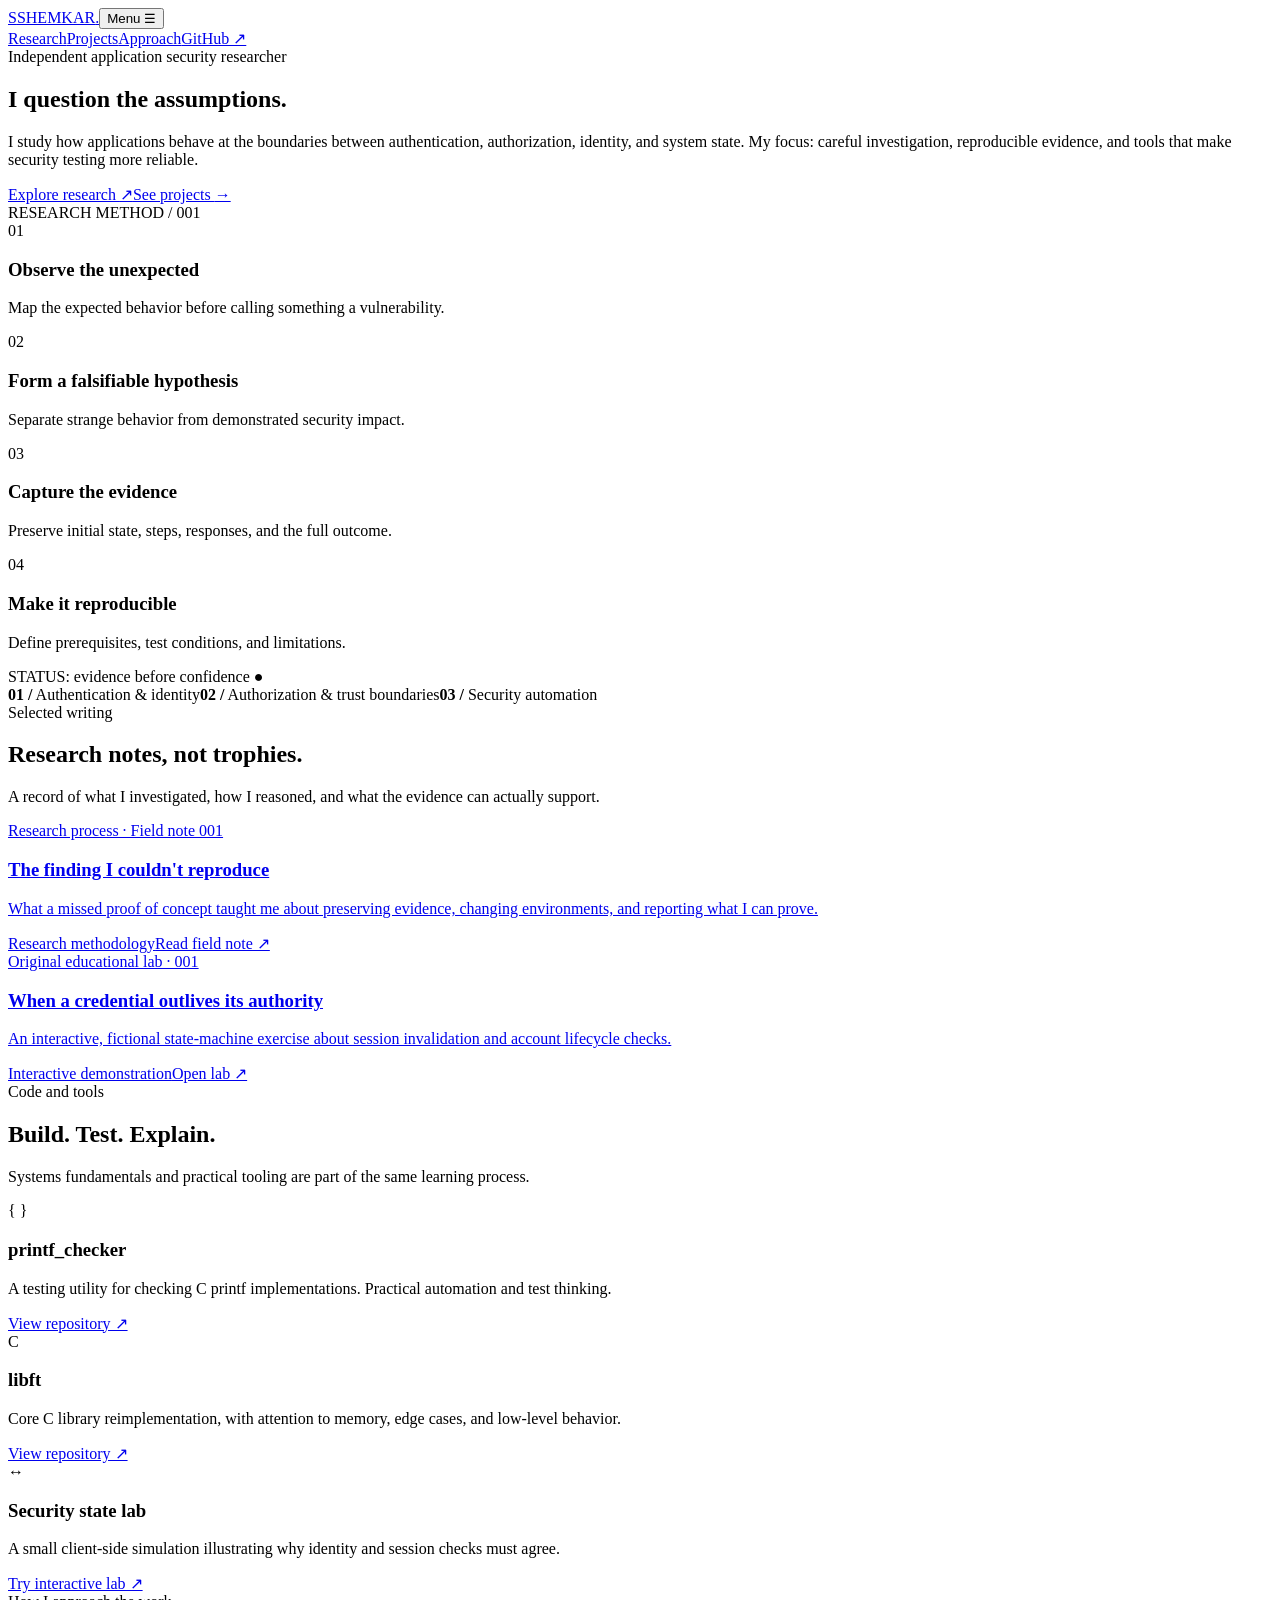
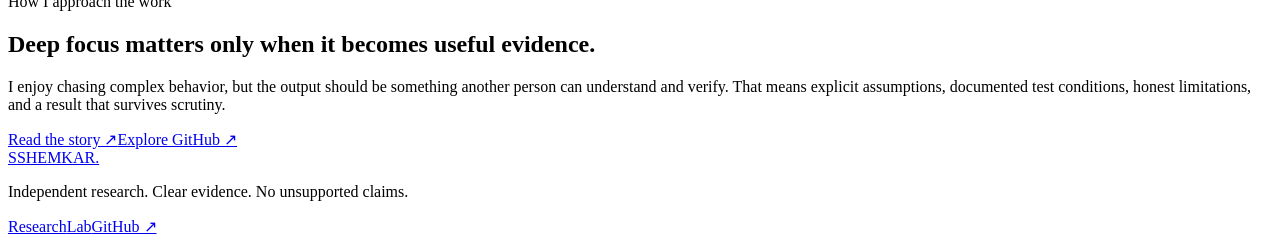
==== index.html @ ed058ab3 "Initialize SHEMKAR portfolio homepage" ====
<!doctype html><html lang="en"><head><meta charset="utf-8"><meta name="viewport" content="width=device-width, initial-scale=1"><meta name="theme-color" content="#0b1015"><meta name="description" content="Shemkar: independent application security research, security automation, and systems programming. Evidence-led investigations into how systems behave."><title>SHEMKAR | Application Security Research</title><link rel="icon" type="image/svg+xml" href="assets/favicon.svg"><link rel="stylesheet" href="assets/style.css"><script defer src="assets/app.js"></script></head><body>
<header class="site-header"><div class="wrap header-inner"><a class="brand" href="index.html" aria-label="Shemkar homepage"><span class="brand-mark">S</span><span>SHEMKAR<span style="color:var(--teal)">.</span></span></a><button class="menu-toggle" aria-label="Toggle navigation" aria-expanded="false" aria-controls="site-nav">Menu ☰</button><nav class="nav" id="site-nav" aria-label="Main navigation"><a href="#research">Research</a><a href="#projects">Projects</a><a href="#approach">Approach</a><a class="nav-cta" href="https://github.com/bossyassine78-ship-it" target="_blank" rel="noopener noreferrer">GitHub ↗</a></nav></div></header>
<main><section class="wrap hero"><div><div class="eyebrow">Independent application security researcher</div><h1>I question the <span>assumptions.</span></h1><p class="lede">I study how applications behave at the boundaries between authentication, authorization, identity, and system state. My focus: careful investigation, reproducible evidence, and tools that make security testing more reliable.</p><div class="actions"><a class="btn btn-primary" href="#research">Explore research <span aria-hidden="true">↗</span></a><a class="btn btn-secondary" href="#projects">See projects <span aria-hidden="true">→</span></a></div></div><div class="signal-card" aria-label="Research method overview"><div class="signal-top"><span>RESEARCH METHOD / 001</span><span class="dot-group" aria-hidden="true"><i></i><i></i><i></i></span></div><div class="signal-step"><div class="step-num">01</div><div><h3>Observe the unexpected</h3><p>Map the expected behavior before calling something a vulnerability.</p></div></div><div class="signal-step"><div class="step-num">02</div><div><h3>Form a falsifiable hypothesis</h3><p>Separate strange behavior from demonstrated security impact.</p></div></div><div class="signal-step"><div class="step-num">03</div><div><h3>Capture the evidence</h3><p>Preserve initial state, steps, responses, and the full outcome.</p></div></div><div class="signal-step"><div class="step-num">04</div><div><h3>Make it reproducible</h3><p>Define prerequisites, test conditions, and limitations.</p></div></div><div class="signal-bottom">STATUS: evidence before confidence <span aria-hidden="true">●</span></div></div></section>
<div class="wrap"><div class="stats"><span><b>01 /</b> Authentication &amp; identity</span><span><b>02 /</b> Authorization &amp; trust boundaries</span><span><b>03 /</b> Security automation</span></div></div>
<section class="wrap section" id="research"><div class="section-head"><div><div class="eyebrow">Selected writing</div><h2>Research notes, not trophies.</h2></div><p class="context">A record of what I investigated, how I reasoned, and what the evidence can actually support.</p></div><div class="grid-2"><a class="card" href="research/evidence-before-confidence.html"><div class="label">Research process · Field note 001</div><h3>The finding I couldn't reproduce</h3><p>What a missed proof of concept taught me about preserving evidence, changing environments, and reporting what I can prove.</p><div class="card-foot"><span>Research methodology</span><span>Read field note ↗</span></div></a><a class="card" href="labs/session-lifecycle.html"><div class="label subtle">Original educational lab · 001</div><h3>When a credential outlives its authority</h3><p>An interactive, fictional state-machine exercise about session invalidation and account lifecycle checks.</p><div class="card-foot"><span>Interactive demonstration</span><span>Open lab ↗</span></div></a></div></section>
<section class="wrap section" id="projects"><div class="section-head"><div><div class="eyebrow">Code and tools</div><h2>Build. Test. Explain.</h2></div><p class="context">Systems fundamentals and practical tooling are part of the same learning process.</p></div><div class="project-grid"><div class="project"><div class="project-icon">{ }</div><h3>printf_checker</h3><p>A testing utility for checking C printf implementations. Practical automation and test thinking.</p><a href="https://github.com/bossyassine78-ship-it/printf_checker" target="_blank" rel="noopener noreferrer">View repository ↗</a></div><div class="project"><div class="project-icon">C</div><h3>libft</h3><p>Core C library reimplementation, with attention to memory, edge cases, and low-level behavior.</p><a href="https://github.com/bossyassine78-ship-it/libft" target="_blank" rel="noopener noreferrer">View repository ↗</a></div><div class="project"><div class="project-icon">↔</div><h3>Security state lab</h3><p>A small client-side simulation illustrating why identity and session checks must agree.</p><a href="labs/session-lifecycle.html">Try interactive lab ↗</a></div></div></section>
<section class="wrap" id="approach"><div class="statement"><div class="eyebrow">How I approach the work</div><h2>Deep focus matters only when it becomes useful evidence.</h2><p>I enjoy chasing complex behavior, but the output should be something another person can understand and verify. That means explicit assumptions, documented test conditions, honest limitations, and a result that survives scrutiny.</p><div class="actions"><a class="btn btn-primary" href="research/evidence-before-confidence.html">Read the story ↗</a><a class="btn btn-secondary" href="https://github.com/bossyassine78-ship-it" target="_blank" rel="noopener noreferrer">Explore GitHub ↗</a></div></div></section></main>
<footer class="wrap footer"><a class="brand" href="index.html"><span class="brand-mark">S</span><span>SHEMKAR.</span></a><p>Independent research. Clear evidence. No unsupported claims.</p><div class="footer-links"><a href="research/evidence-before-confidence.html">Research</a><a href="labs/session-lifecycle.html">Lab</a><a href="https://github.com/bossyassine78-ship-it" target="_blank" rel="noopener noreferrer">GitHub ↗</a></div></footer></body></html>
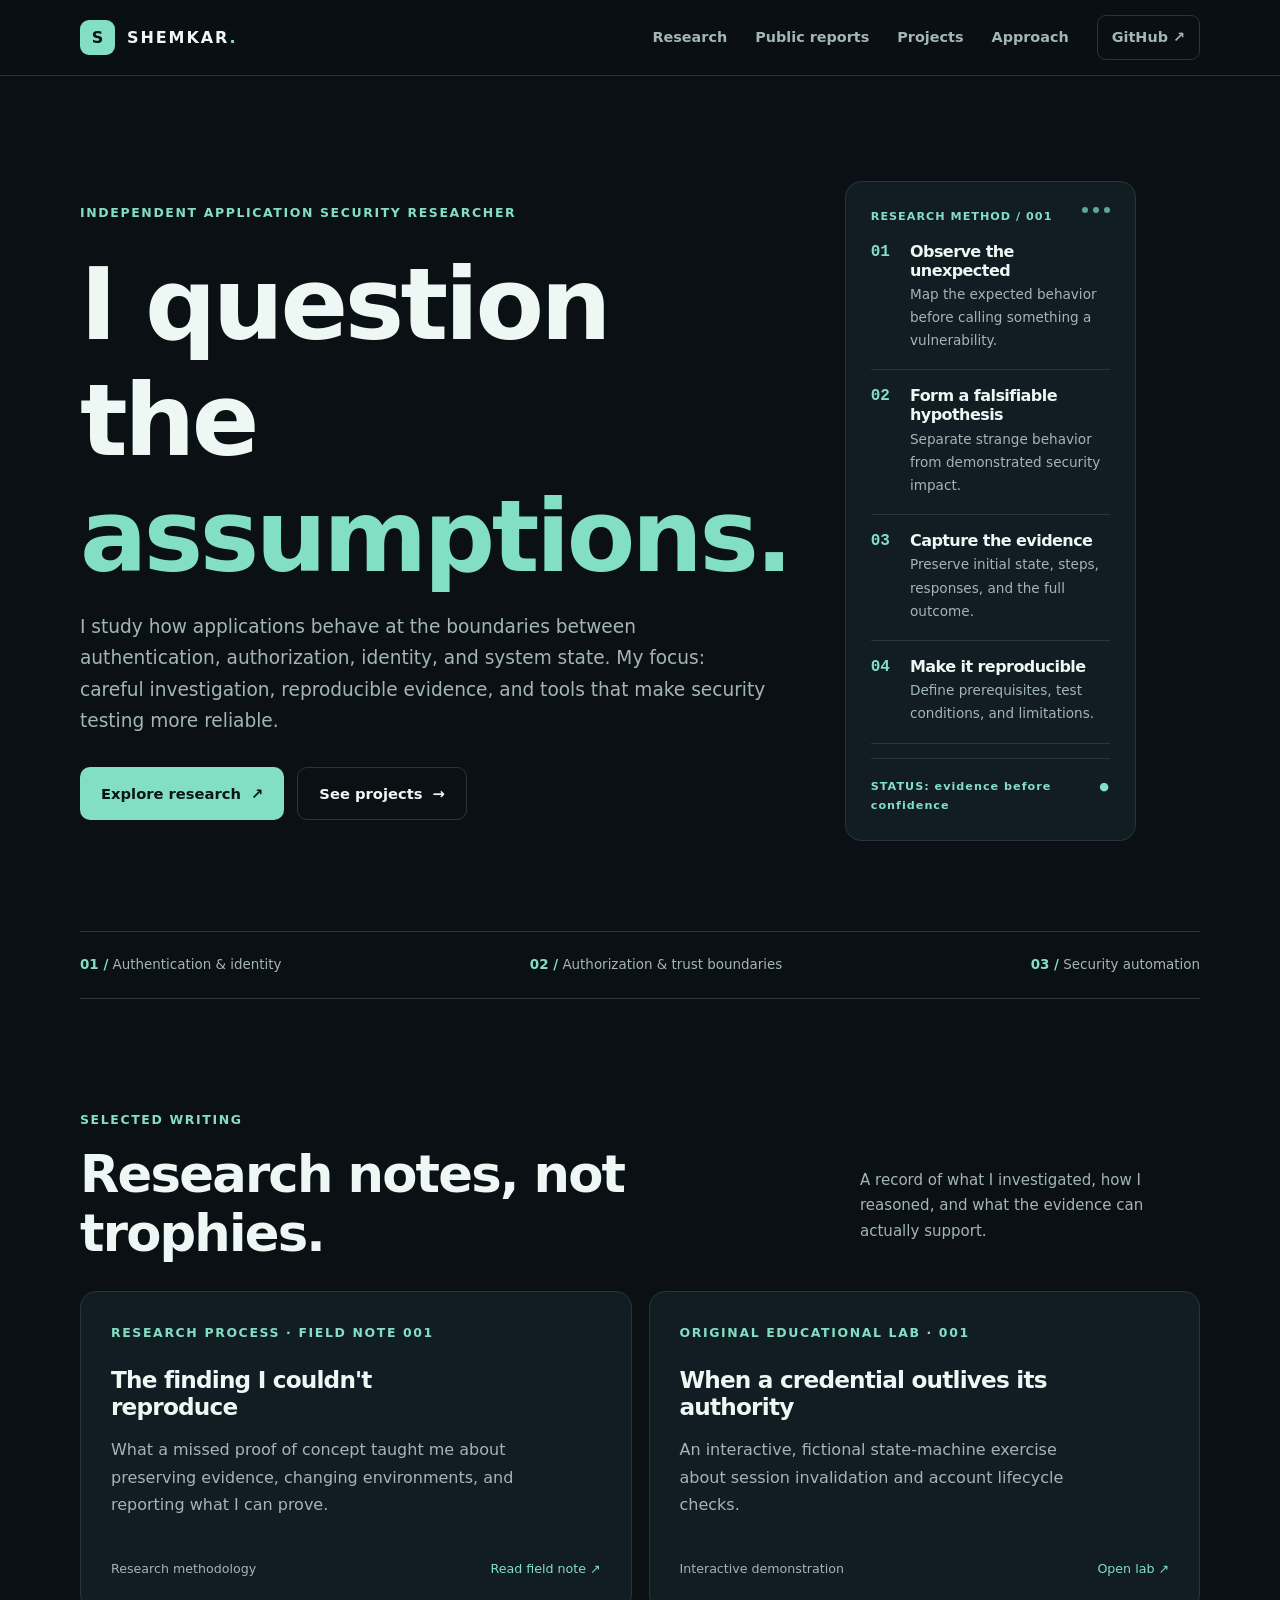
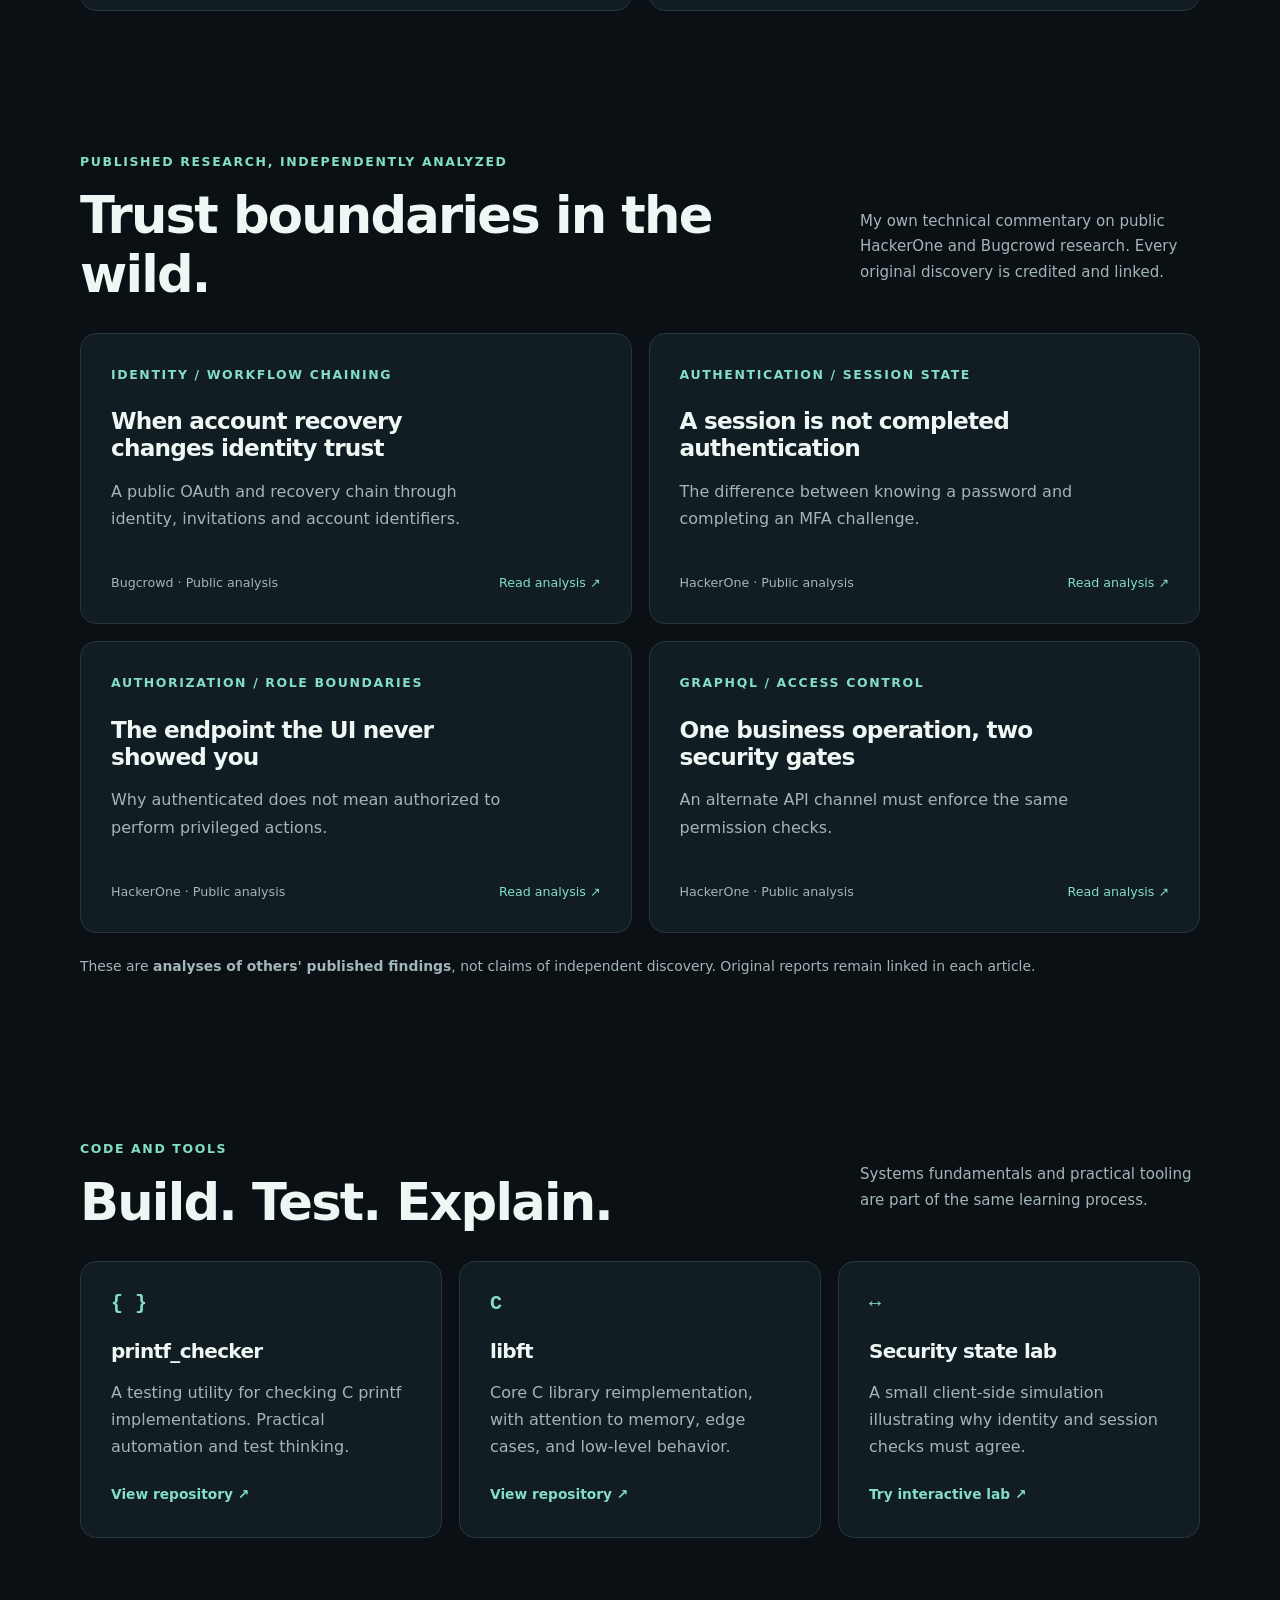
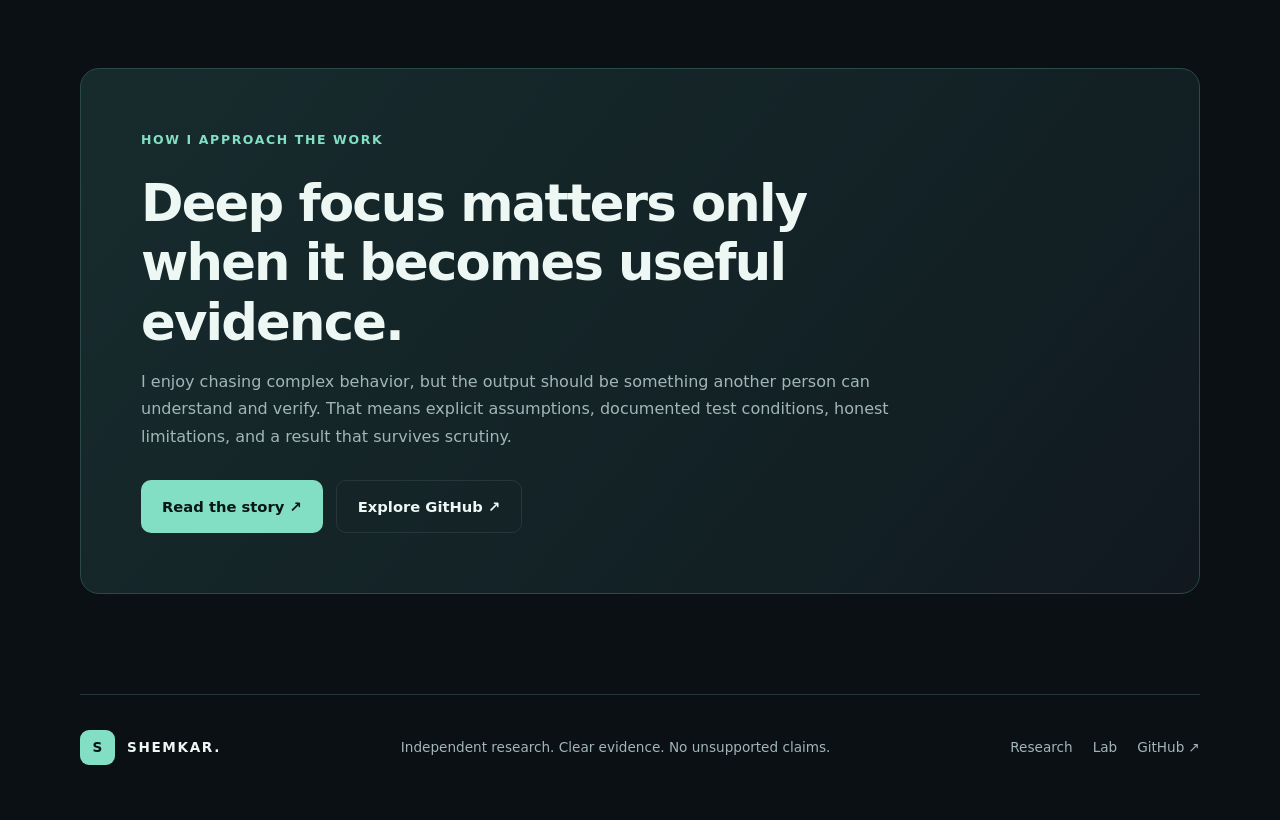
==== commit a9f1ed91: "Feature public security research analyses and improve homepage metadata" ====
--- a/index.html
+++ b/index.html
@@ -1,8 +1,8 @@
-<!doctype html><html lang="en"><head><meta charset="utf-8"><meta name="viewport" content="width=device-width, initial-scale=1"><meta name="theme-color" content="#0b1015"><meta name="description" content="Shemkar: independent application security research, security automation, and systems programming. Evidence-led investigations into how systems behave."><title>SHEMKAR | Application Security Research</title><link rel="icon" type="image/svg+xml" href="assets/favicon.svg"><link rel="stylesheet" href="assets/style.css"><script defer src="assets/app.js"></script></head><body>
-<header class="site-header"><div class="wrap header-inner"><a class="brand" href="index.html" aria-label="Shemkar homepage"><span class="brand-mark">S</span><span>SHEMKAR<span style="color:var(--teal)">.</span></span></a><button class="menu-toggle" aria-label="Toggle navigation" aria-expanded="false" aria-controls="site-nav">Menu ☰</button><nav class="nav" id="site-nav" aria-label="Main navigation"><a href="#research">Research</a><a href="#projects">Projects</a><a href="#approach">Approach</a><a class="nav-cta" href="https://github.com/bossyassine78-ship-it" target="_blank" rel="noopener noreferrer">GitHub ↗</a></nav></div></header>
+<!doctype html><html lang="en"><head><meta charset="utf-8"><meta name="viewport" content="width=device-width, initial-scale=1"><meta name="theme-color" content="#0b1015"><meta property="og:title" content="SHEMKAR | Application Security Research"><meta property="og:type" content="website"><meta property="og:description" content="Research on authentication, authorization, state transitions and security automation."><link rel="canonical" href="https://bossyassine78-ship-it.github.io/"><meta name="description" content="Shemkar: independent application security research, security automation, and systems programming. Evidence-led investigations into how systems behave."><title>SHEMKAR | Application Security Research</title><link rel="icon" type="image/svg+xml" href="assets/favicon.svg"><link rel="stylesheet" href="assets/style.css"><script defer src="assets/app.js"></script></head><body>
+<header class="site-header"><div class="wrap header-inner"><a class="brand" href="index.html" aria-label="Shemkar homepage"><span class="brand-mark">S</span><span>SHEMKAR<span style="color:var(--teal)">.</span></span></a><button class="menu-toggle" aria-label="Toggle navigation" aria-expanded="false" aria-controls="site-nav">Menu ☰</button><nav class="nav" id="site-nav" aria-label="Main navigation"><a href="#research">Research</a><a href="#public-research">Public reports</a><a href="#projects">Projects</a><a href="#approach">Approach</a><a class="nav-cta" href="https://github.com/bossyassine78-ship-it" target="_blank" rel="noopener noreferrer">GitHub ↗</a></nav></div></header>
 <main><section class="wrap hero"><div><div class="eyebrow">Independent application security researcher</div><h1>I question the <span>assumptions.</span></h1><p class="lede">I study how applications behave at the boundaries between authentication, authorization, identity, and system state. My focus: careful investigation, reproducible evidence, and tools that make security testing more reliable.</p><div class="actions"><a class="btn btn-primary" href="#research">Explore research <span aria-hidden="true">↗</span></a><a class="btn btn-secondary" href="#projects">See projects <span aria-hidden="true">→</span></a></div></div><div class="signal-card" aria-label="Research method overview"><div class="signal-top"><span>RESEARCH METHOD / 001</span><span class="dot-group" aria-hidden="true"><i></i><i></i><i></i></span></div><div class="signal-step"><div class="step-num">01</div><div><h3>Observe the unexpected</h3><p>Map the expected behavior before calling something a vulnerability.</p></div></div><div class="signal-step"><div class="step-num">02</div><div><h3>Form a falsifiable hypothesis</h3><p>Separate strange behavior from demonstrated security impact.</p></div></div><div class="signal-step"><div class="step-num">03</div><div><h3>Capture the evidence</h3><p>Preserve initial state, steps, responses, and the full outcome.</p></div></div><div class="signal-step"><div class="step-num">04</div><div><h3>Make it reproducible</h3><p>Define prerequisites, test conditions, and limitations.</p></div></div><div class="signal-bottom">STATUS: evidence before confidence <span aria-hidden="true">●</span></div></div></section>
 <div class="wrap"><div class="stats"><span><b>01 /</b> Authentication &amp; identity</span><span><b>02 /</b> Authorization &amp; trust boundaries</span><span><b>03 /</b> Security automation</span></div></div>
 <section class="wrap section" id="research"><div class="section-head"><div><div class="eyebrow">Selected writing</div><h2>Research notes, not trophies.</h2></div><p class="context">A record of what I investigated, how I reasoned, and what the evidence can actually support.</p></div><div class="grid-2"><a class="card" href="research/evidence-before-confidence.html"><div class="label">Research process · Field note 001</div><h3>The finding I couldn't reproduce</h3><p>What a missed proof of concept taught me about preserving evidence, changing environments, and reporting what I can prove.</p><div class="card-foot"><span>Research methodology</span><span>Read field note ↗</span></div></a><a class="card" href="labs/session-lifecycle.html"><div class="label subtle">Original educational lab · 001</div><h3>When a credential outlives its authority</h3><p>An interactive, fictional state-machine exercise about session invalidation and account lifecycle checks.</p><div class="card-foot"><span>Interactive demonstration</span><span>Open lab ↗</span></div></a></div></section>
-<section class="wrap section" id="projects"><div class="section-head"><div><div class="eyebrow">Code and tools</div><h2>Build. Test. Explain.</h2></div><p class="context">Systems fundamentals and practical tooling are part of the same learning process.</p></div><div class="project-grid"><div class="project"><div class="project-icon">{ }</div><h3>printf_checker</h3><p>A testing utility for checking C printf implementations. Practical automation and test thinking.</p><a href="https://github.com/bossyassine78-ship-it/printf_checker" target="_blank" rel="noopener noreferrer">View repository ↗</a></div><div class="project"><div class="project-icon">C</div><h3>libft</h3><p>Core C library reimplementation, with attention to memory, edge cases, and low-level behavior.</p><a href="https://github.com/bossyassine78-ship-it/libft" target="_blank" rel="noopener noreferrer">View repository ↗</a></div><div class="project"><div class="project-icon">↔</div><h3>Security state lab</h3><p>A small client-side simulation illustrating why identity and session checks must agree.</p><a href="labs/session-lifecycle.html">Try interactive lab ↗</a></div></div></section>
+<section class="wrap section" id="public-research"><div class="section-head"><div><div class="eyebrow">Published research, independently analyzed</div><h2>Trust boundaries in the wild.</h2></div><p class="context">My own technical commentary on public HackerOne and Bugcrowd research. Every original discovery is credited and linked.</p></div><div class="grid-2"><a class="card" href="research/oauth-recovery-chain.html"><div class="label">Identity / workflow chaining</div><h3>When account recovery changes identity trust</h3><p>A public OAuth and recovery chain through identity, invitations and account identifiers.</p><div class="card-foot"><span>Bugcrowd · Public analysis</span><span>Read analysis ↗</span></div></a><a class="card" href="research/mfa-state-boundary.html"><div class="label">Authentication / session state</div><h3>A session is not completed authentication</h3><p>The difference between knowing a password and completing an MFA challenge.</p><div class="card-foot"><span>HackerOne · Public analysis</span><span>Read analysis ↗</span></div></a><a class="card" href="research/function-level-authorization.html"><div class="label">Authorization / role boundaries</div><h3>The endpoint the UI never showed you</h3><p>Why authenticated does not mean authorized to perform privileged actions.</p><div class="card-foot"><span>HackerOne · Public analysis</span><span>Read analysis ↗</span></div></a><a class="card" href="research/graphql-alt-entrypoint.html"><div class="label">GraphQL / access control</div><h3>One business operation, two security gates</h3><p>An alternate API channel must enforce the same permission checks.</p><div class="card-foot"><span>HackerOne · Public analysis</span><span>Read analysis ↗</span></div></a></div><p style="margin-top:22px;font-size:.87rem">These are <strong>analyses of others' published findings</strong>, not claims of independent discovery. Original reports remain linked in each article.</p></section><section class="wrap section" id="projects"><div class="section-head"><div><div class="eyebrow">Code and tools</div><h2>Build. Test. Explain.</h2></div><p class="context">Systems fundamentals and practical tooling are part of the same learning process.</p></div><div class="project-grid"><div class="project"><div class="project-icon">{ }</div><h3>printf_checker</h3><p>A testing utility for checking C printf implementations. Practical automation and test thinking.</p><a href="https://github.com/bossyassine78-ship-it/printf_checker" target="_blank" rel="noopener noreferrer">View repository ↗</a></div><div class="project"><div class="project-icon">C</div><h3>libft</h3><p>Core C library reimplementation, with attention to memory, edge cases, and low-level behavior.</p><a href="https://github.com/bossyassine78-ship-it/libft" target="_blank" rel="noopener noreferrer">View repository ↗</a></div><div class="project"><div class="project-icon">↔</div><h3>Security state lab</h3><p>A small client-side simulation illustrating why identity and session checks must agree.</p><a href="labs/session-lifecycle.html">Try interactive lab ↗</a></div></div></section>
 <section class="wrap" id="approach"><div class="statement"><div class="eyebrow">How I approach the work</div><h2>Deep focus matters only when it becomes useful evidence.</h2><p>I enjoy chasing complex behavior, but the output should be something another person can understand and verify. That means explicit assumptions, documented test conditions, honest limitations, and a result that survives scrutiny.</p><div class="actions"><a class="btn btn-primary" href="research/evidence-before-confidence.html">Read the story ↗</a><a class="btn btn-secondary" href="https://github.com/bossyassine78-ship-it" target="_blank" rel="noopener noreferrer">Explore GitHub ↗</a></div></div></section></main>
 <footer class="wrap footer"><a class="brand" href="index.html"><span class="brand-mark">S</span><span>SHEMKAR.</span></a><p>Independent research. Clear evidence. No unsupported claims.</p><div class="footer-links"><a href="research/evidence-before-confidence.html">Research</a><a href="labs/session-lifecycle.html">Lab</a><a href="https://github.com/bossyassine78-ship-it" target="_blank" rel="noopener noreferrer">GitHub ↗</a></div></footer></body></html>
--- a/assets/style.css
+++ b/assets/style.css
@@ -0,0 +1 @@
+:root{--bg:#0b1015;--surface:#111c23;--line:#27363d;--text:#edf7f4;--muted:#a2b6b8;--teal:#83dfc3;--font:system-ui,-apple-system,BlinkMacSystemFont,"Segoe UI",sans-serif}*{box-sizing:border-box}html{scroll-behavior:smooth}body{margin:0;background:var(--bg);color:var(--text);font-family:var(--font);line-height:1.7}a{color:inherit;text-decoration:none}a:hover{color:var(--teal)}button{font:inherit;cursor:pointer}p{margin:0 0 1.2rem;color:var(--muted)}h1,h2,h3{line-height:1.16;letter-spacing:-.035em;margin:0 0 1rem}h1{font-size:clamp(3.2rem,7.8vw,6.6rem);max-width:930px}h1 span{color:var(--teal)}h2{font-size:clamp(2.1rem,4vw,3.4rem)}h3{font-size:1.45rem}::selection{background:#287c70;color:white}.wrap{width:min(1120px,calc(100% - 40px));margin:auto}.site-header{border-bottom:1px solid var(--line);background:rgba(11,16,21,.95);position:sticky;top:0;z-index:10;backdrop-filter:blur(15px)}.header-inner{min-height:75px;display:flex;align-items:center;justify-content:space-between;gap:22px}.brand{display:flex;align-items:center;gap:12px;font-weight:800;letter-spacing:.12em}.brand-mark{background:var(--teal);color:#0a1413;width:35px;height:35px;border-radius:9px;display:grid;place-items:center;font-weight:900;letter-spacing:0}.nav{display:flex;align-items:center;gap:28px;font-size:.9rem;font-weight:600;color:var(--muted)}.nav-cta{border:1px solid var(--line);border-radius:9px;padding:9px 14px}.menu-toggle{display:none;background:transparent;color:var(--text);border:1px solid var(--line);border-radius:8px;padding:8px}.hero{padding:105px 0 90px;display:grid;grid-template-columns:1.18fr .82fr;gap:55px;align-items:center}.eyebrow,.label{color:var(--teal);font-size:.78rem;letter-spacing:.13em;text-transform:uppercase;font-weight:800;margin:0 0 24px}.lede{font-size:1.16rem;max-width:690px}.actions{display:flex;gap:13px;flex-wrap:wrap;margin-top:30px}.btn{padding:13px 21px;border-radius:10px;font-weight:750;font-size:.92rem;display:inline-flex;align-items:center;gap:10px}.btn-primary{background:var(--teal);color:#0a1515}.btn-primary:hover{background:#b3f5df;color:#091413}.btn-secondary{border:1px solid var(--line);color:var(--text)}.signal-card,.card,.project,.aside-box,.lab{background:var(--surface);border:1px solid var(--line);border-radius:16px}.signal-card{padding:25px}.signal-top,.signal-bottom{display:flex;justify-content:space-between;gap:10px;color:var(--teal);font-size:.7rem;font-weight:800;letter-spacing:.09em}.signal-bottom{border-top:1px solid var(--line);padding-top:18px;margin-top:14px}.signal-step{display:flex;gap:20px;padding:17px 0;border-bottom:1px solid var(--line)}.signal-step:last-of-type{border-bottom:0}.step-num{color:var(--teal);font:700 1rem monospace}.signal-step h3{font-size:1rem;margin:0 0 3px}.signal-step p{font-size:.85rem;margin:0}.dot-group{display:flex;gap:5px}.dot-group i{background:var(--teal);width:6px;height:6px;border-radius:100%;opacity:.7}.stats{display:flex;gap:25px;justify-content:space-between;flex-wrap:wrap;padding:22px 0;border-top:1px solid var(--line);border-bottom:1px solid var(--line);color:var(--muted);font-size:.84rem}.stats b{color:var(--teal)}.section{padding:110px 0 30px}.section-head{display:flex;align-items:end;justify-content:space-between;gap:35px;margin-bottom:28px}.section-head .eyebrow{margin-bottom:14px}.section-head h2{margin-bottom:0}.context{max-width:340px;font-size:.94rem}.grid-2{display:grid;grid-template-columns:repeat(2,1fr);gap:17px}.card,.project{padding:30px;transition:border-color .2s,transform .2s}.card:hover,.project:hover{border-color:#528a82;transform:translateY(-3px)}.card .label{margin-bottom:23px}.card h3{max-width:390px}.card p{max-width:410px}.card-foot{margin-top:40px;display:flex;justify-content:space-between;gap:10px;font-size:.79rem;color:var(--teal)}.card-foot span:first-child{color:var(--muted)}.project-grid{display:grid;grid-template-columns:repeat(3,1fr);gap:17px}.project-icon{font:700 1.25rem monospace;color:var(--teal);height:48px}.project h3{font-size:1.25rem}.project a{font-weight:700;font-size:.86rem;color:var(--teal)}.statement{background:linear-gradient(130deg,#172b2d,#122024 70%,#111820);padding:60px;border:1px solid #294a46;border-radius:19px;margin:100px 0}.statement h2{max-width:720px}.statement p{max-width:750px}.footer{margin-top:75px;border-top:1px solid var(--line);padding:35px 0 55px;display:flex;align-items:center;gap:25px;justify-content:space-between;flex-wrap:wrap;font-size:.85rem}.footer p{margin:0}.footer-links{display:flex;gap:20px;color:var(--muted)}.article-layout{display:grid;grid-template-columns:minmax(0,1fr) 270px;gap:55px;padding-top:85px}.article h1{font-size:clamp(2.7rem,5.5vw,4.7rem);max-width:850px}.article-lead{font-size:1.28rem;color:#cfdfd9}.article-meta{display:flex;gap:15px;flex-wrap:wrap;color:var(--teal);font-size:.83rem;border-block:1px solid var(--line);padding:14px 0;margin:30px 0 52px}.article h2{font-size:1.85rem;margin:45px 0 15px}.article h3{font-size:1.2rem}.article ul{padding-left:23px;color:var(--muted)}.article li{margin:12px 0}.article strong{color:var(--text)}.article blockquote{border-left:3px solid var(--teal);margin:30px 0;padding:12px 24px;background:var(--surface);font-size:1.24rem}.aside-box{padding:23px}.sticky{position:sticky;top:110px}.aside-box h3{font-size:1rem}.aside-box ul{padding-left:19px;line-height:2.3;font-size:.86rem;color:var(--muted)}.note{padding:20px 23px;margin:25px 0;border:1px solid var(--line);border-left:3px solid var(--teal);background:var(--surface);border-radius:10px;color:var(--muted)}.lab{padding:23px;margin:28px 0}.lab .eyebrow{margin-bottom:12px}.lab-controls{display:flex;flex-wrap:wrap;gap:10px}.lab-controls button{padding:11px 15px;border:1px solid #396257;border-radius:8px;background:#1e3838;color:var(--text);font-size:.84rem}.lab-controls button:hover{background:#2a5754}.lab-row{display:grid;grid-template-columns:1fr 1fr;gap:13px;margin-top:18px}.lab-pane{border:1px solid var(--line);background:#0e171b;border-radius:10px;padding:17px}.lab-pane h3{font-size:1.05rem}.lab-kicker{font-size:.75rem;color:var(--teal);text-transform:uppercase;letter-spacing:.08em;margin-bottom:9px}.lab-pane p{font-size:.83rem}.lab-status{border-radius:8px;background:#22453b;color:#a5edd2;padding:12px;font:700 .8rem monospace}.lab-status.bad{background:#522c35;color:#ffb9bd}.code{background:#0b171c;border:1px solid var(--line);padding:20px;border-radius:9px;font:.85rem/1.9 monospace;overflow:auto;color:var(--teal)}@media(max-width:850px){.hero,.article-layout{grid-template-columns:1fr}.hero{padding:70px 0 45px}.section{padding:65px 0 15px}.statement{margin:65px 0;padding:30px}.section-head{display:block}.context{margin-top:10px}.project-grid{grid-template-columns:1fr 1fr}.aside{display:none}}@media(max-width:620px){.wrap{width:min(100% - 28px,1120px)}.menu-toggle{display:block}.nav{display:none;position:absolute;top:75px;left:0;right:0;padding:20px;background:var(--bg);border-bottom:1px solid var(--line);flex-direction:column;align-items:stretch}.nav.open{display:flex}.stats{display:block}.stats span{display:block;margin:8px 0}.grid-2,.project-grid,.lab-row{grid-template-columns:1fr}.signal-card{padding:20px}.card,.project{padding:23px}.section-head h2{font-size:2rem}.footer{align-items:flex-start;flex-direction:column}.article-layout{padding-top:45px}.article h2{font-size:1.6rem}}
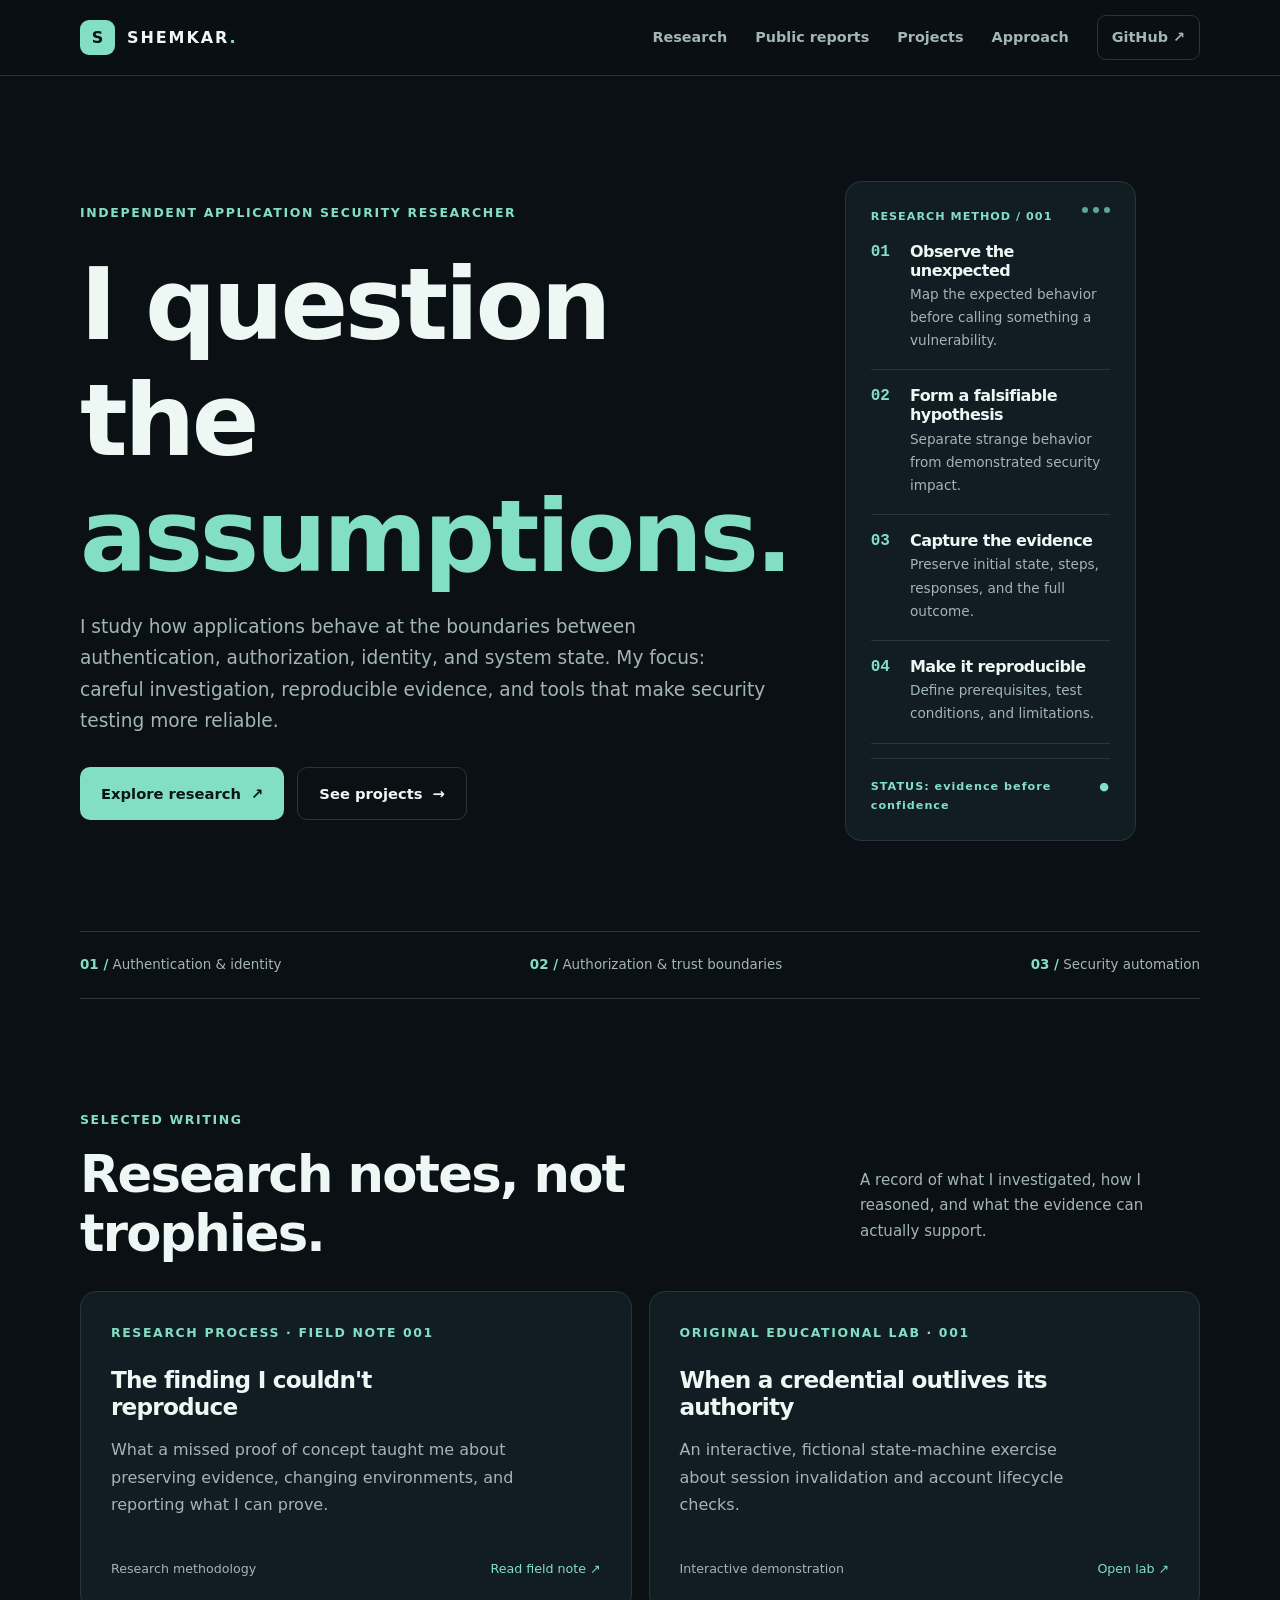
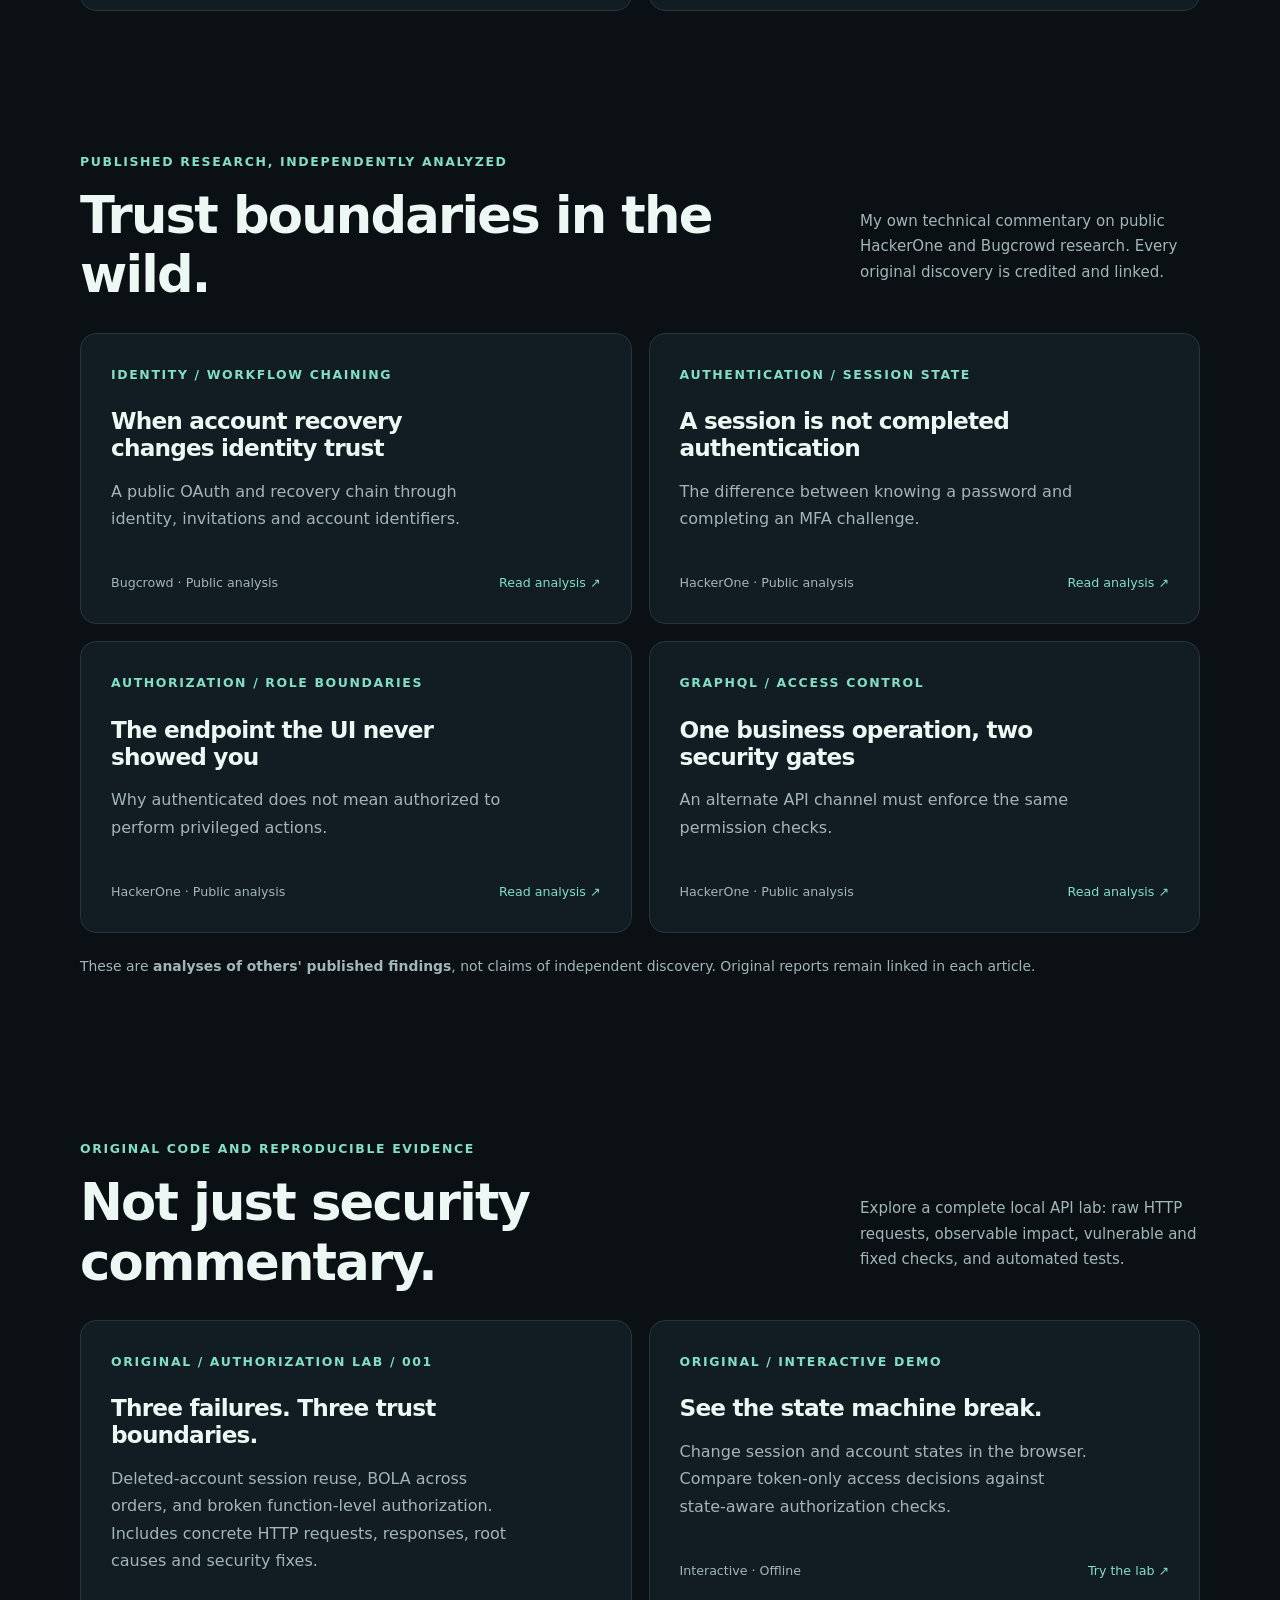
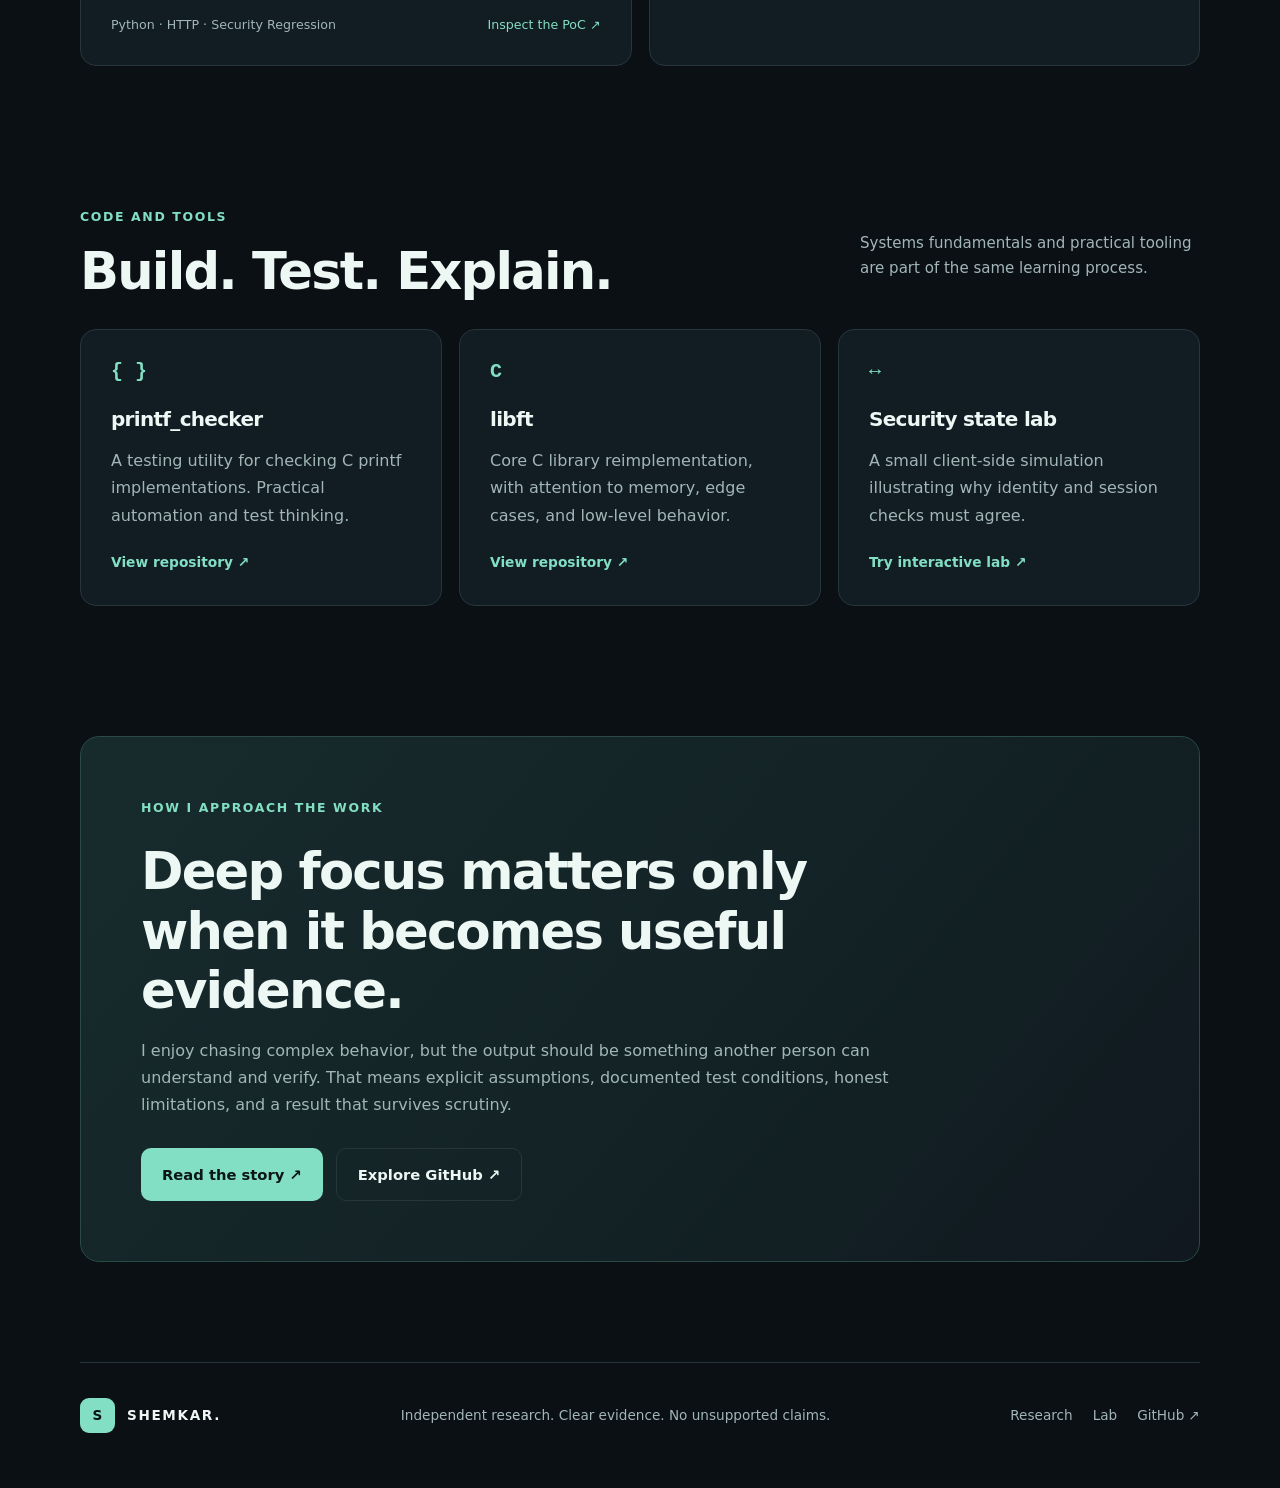
==== commit c676eb2a: "Feature original technical proof-of-concept labs on private draft homepage" ====
--- a/index.html
+++ b/index.html
@@ -3,6 +3,6 @@
 <main><section class="wrap hero"><div><div class="eyebrow">Independent application security researcher</div><h1>I question the <span>assumptions.</span></h1><p class="lede">I study how applications behave at the boundaries between authentication, authorization, identity, and system state. My focus: careful investigation, reproducible evidence, and tools that make security testing more reliable.</p><div class="actions"><a class="btn btn-primary" href="#research">Explore research <span aria-hidden="true">↗</span></a><a class="btn btn-secondary" href="#projects">See projects <span aria-hidden="true">→</span></a></div></div><div class="signal-card" aria-label="Research method overview"><div class="signal-top"><span>RESEARCH METHOD / 001</span><span class="dot-group" aria-hidden="true"><i></i><i></i><i></i></span></div><div class="signal-step"><div class="step-num">01</div><div><h3>Observe the unexpected</h3><p>Map the expected behavior before calling something a vulnerability.</p></div></div><div class="signal-step"><div class="step-num">02</div><div><h3>Form a falsifiable hypothesis</h3><p>Separate strange behavior from demonstrated security impact.</p></div></div><div class="signal-step"><div class="step-num">03</div><div><h3>Capture the evidence</h3><p>Preserve initial state, steps, responses, and the full outcome.</p></div></div><div class="signal-step"><div class="step-num">04</div><div><h3>Make it reproducible</h3><p>Define prerequisites, test conditions, and limitations.</p></div></div><div class="signal-bottom">STATUS: evidence before confidence <span aria-hidden="true">●</span></div></div></section>
 <div class="wrap"><div class="stats"><span><b>01 /</b> Authentication &amp; identity</span><span><b>02 /</b> Authorization &amp; trust boundaries</span><span><b>03 /</b> Security automation</span></div></div>
 <section class="wrap section" id="research"><div class="section-head"><div><div class="eyebrow">Selected writing</div><h2>Research notes, not trophies.</h2></div><p class="context">A record of what I investigated, how I reasoned, and what the evidence can actually support.</p></div><div class="grid-2"><a class="card" href="research/evidence-before-confidence.html"><div class="label">Research process · Field note 001</div><h3>The finding I couldn't reproduce</h3><p>What a missed proof of concept taught me about preserving evidence, changing environments, and reporting what I can prove.</p><div class="card-foot"><span>Research methodology</span><span>Read field note ↗</span></div></a><a class="card" href="labs/session-lifecycle.html"><div class="label subtle">Original educational lab · 001</div><h3>When a credential outlives its authority</h3><p>An interactive, fictional state-machine exercise about session invalidation and account lifecycle checks.</p><div class="card-foot"><span>Interactive demonstration</span><span>Open lab ↗</span></div></a></div></section>
-<section class="wrap section" id="public-research"><div class="section-head"><div><div class="eyebrow">Published research, independently analyzed</div><h2>Trust boundaries in the wild.</h2></div><p class="context">My own technical commentary on public HackerOne and Bugcrowd research. Every original discovery is credited and linked.</p></div><div class="grid-2"><a class="card" href="research/oauth-recovery-chain.html"><div class="label">Identity / workflow chaining</div><h3>When account recovery changes identity trust</h3><p>A public OAuth and recovery chain through identity, invitations and account identifiers.</p><div class="card-foot"><span>Bugcrowd · Public analysis</span><span>Read analysis ↗</span></div></a><a class="card" href="research/mfa-state-boundary.html"><div class="label">Authentication / session state</div><h3>A session is not completed authentication</h3><p>The difference between knowing a password and completing an MFA challenge.</p><div class="card-foot"><span>HackerOne · Public analysis</span><span>Read analysis ↗</span></div></a><a class="card" href="research/function-level-authorization.html"><div class="label">Authorization / role boundaries</div><h3>The endpoint the UI never showed you</h3><p>Why authenticated does not mean authorized to perform privileged actions.</p><div class="card-foot"><span>HackerOne · Public analysis</span><span>Read analysis ↗</span></div></a><a class="card" href="research/graphql-alt-entrypoint.html"><div class="label">GraphQL / access control</div><h3>One business operation, two security gates</h3><p>An alternate API channel must enforce the same permission checks.</p><div class="card-foot"><span>HackerOne · Public analysis</span><span>Read analysis ↗</span></div></a></div><p style="margin-top:22px;font-size:.87rem">These are <strong>analyses of others' published findings</strong>, not claims of independent discovery. Original reports remain linked in each article.</p></section><section class="wrap section" id="projects"><div class="section-head"><div><div class="eyebrow">Code and tools</div><h2>Build. Test. Explain.</h2></div><p class="context">Systems fundamentals and practical tooling are part of the same learning process.</p></div><div class="project-grid"><div class="project"><div class="project-icon">{ }</div><h3>printf_checker</h3><p>A testing utility for checking C printf implementations. Practical automation and test thinking.</p><a href="https://github.com/bossyassine78-ship-it/printf_checker" target="_blank" rel="noopener noreferrer">View repository ↗</a></div><div class="project"><div class="project-icon">C</div><h3>libft</h3><p>Core C library reimplementation, with attention to memory, edge cases, and low-level behavior.</p><a href="https://github.com/bossyassine78-ship-it/libft" target="_blank" rel="noopener noreferrer">View repository ↗</a></div><div class="project"><div class="project-icon">↔</div><h3>Security state lab</h3><p>A small client-side simulation illustrating why identity and session checks must agree.</p><a href="labs/session-lifecycle.html">Try interactive lab ↗</a></div></div></section>
+<section class="wrap section" id="public-research"><div class="section-head"><div><div class="eyebrow">Published research, independently analyzed</div><h2>Trust boundaries in the wild.</h2></div><p class="context">My own technical commentary on public HackerOne and Bugcrowd research. Every original discovery is credited and linked.</p></div><div class="grid-2"><a class="card" href="research/oauth-recovery-chain.html"><div class="label">Identity / workflow chaining</div><h3>When account recovery changes identity trust</h3><p>A public OAuth and recovery chain through identity, invitations and account identifiers.</p><div class="card-foot"><span>Bugcrowd · Public analysis</span><span>Read analysis ↗</span></div></a><a class="card" href="research/mfa-state-boundary.html"><div class="label">Authentication / session state</div><h3>A session is not completed authentication</h3><p>The difference between knowing a password and completing an MFA challenge.</p><div class="card-foot"><span>HackerOne · Public analysis</span><span>Read analysis ↗</span></div></a><a class="card" href="research/function-level-authorization.html"><div class="label">Authorization / role boundaries</div><h3>The endpoint the UI never showed you</h3><p>Why authenticated does not mean authorized to perform privileged actions.</p><div class="card-foot"><span>HackerOne · Public analysis</span><span>Read analysis ↗</span></div></a><a class="card" href="research/graphql-alt-entrypoint.html"><div class="label">GraphQL / access control</div><h3>One business operation, two security gates</h3><p>An alternate API channel must enforce the same permission checks.</p><div class="card-foot"><span>HackerOne · Public analysis</span><span>Read analysis ↗</span></div></a></div><p style="margin-top:22px;font-size:.87rem">These are <strong>analyses of others' published findings</strong>, not claims of independent discovery. Original reports remain linked in each article.</p></section><section class="wrap section" id="technical-labs"><div class="section-head"><div><div class="eyebrow">Original code and reproducible evidence</div><h2>Not just security commentary.</h2></div><p class="context">Explore a complete local API lab: raw HTTP requests, observable impact, vulnerable and fixed checks, and automated tests.</p></div><div class="grid-2"><a class="card" href="research/technical-authz-lab.html"><div class="label">ORIGINAL / AUTHORIZATION LAB / 001</div><h3>Three failures. Three trust boundaries.</h3><p>Deleted-account session reuse, BOLA across orders, and broken function-level authorization. Includes concrete HTTP requests, responses, root causes and security fixes.</p><div class="card-foot"><span>Python · HTTP · Security Regression</span><span>Inspect the PoC ↗</span></div></a><a class="card" href="labs/session-lifecycle.html"><div class="label">ORIGINAL / INTERACTIVE DEMO</div><h3>See the state machine break.</h3><p>Change session and account states in the browser. Compare token-only access decisions against state-aware authorization checks.</p><div class="card-foot"><span>Interactive · Offline</span><span>Try the lab ↗</span></div></a></div></section><section class="wrap section" id="projects"><div class="section-head"><div><div class="eyebrow">Code and tools</div><h2>Build. Test. Explain.</h2></div><p class="context">Systems fundamentals and practical tooling are part of the same learning process.</p></div><div class="project-grid"><div class="project"><div class="project-icon">{ }</div><h3>printf_checker</h3><p>A testing utility for checking C printf implementations. Practical automation and test thinking.</p><a href="https://github.com/bossyassine78-ship-it/printf_checker" target="_blank" rel="noopener noreferrer">View repository ↗</a></div><div class="project"><div class="project-icon">C</div><h3>libft</h3><p>Core C library reimplementation, with attention to memory, edge cases, and low-level behavior.</p><a href="https://github.com/bossyassine78-ship-it/libft" target="_blank" rel="noopener noreferrer">View repository ↗</a></div><div class="project"><div class="project-icon">↔</div><h3>Security state lab</h3><p>A small client-side simulation illustrating why identity and session checks must agree.</p><a href="labs/session-lifecycle.html">Try interactive lab ↗</a></div></div></section>
 <section class="wrap" id="approach"><div class="statement"><div class="eyebrow">How I approach the work</div><h2>Deep focus matters only when it becomes useful evidence.</h2><p>I enjoy chasing complex behavior, but the output should be something another person can understand and verify. That means explicit assumptions, documented test conditions, honest limitations, and a result that survives scrutiny.</p><div class="actions"><a class="btn btn-primary" href="research/evidence-before-confidence.html">Read the story ↗</a><a class="btn btn-secondary" href="https://github.com/bossyassine78-ship-it" target="_blank" rel="noopener noreferrer">Explore GitHub ↗</a></div></div></section></main>
 <footer class="wrap footer"><a class="brand" href="index.html"><span class="brand-mark">S</span><span>SHEMKAR.</span></a><p>Independent research. Clear evidence. No unsupported claims.</p><div class="footer-links"><a href="research/evidence-before-confidence.html">Research</a><a href="labs/session-lifecycle.html">Lab</a><a href="https://github.com/bossyassine78-ship-it" target="_blank" rel="noopener noreferrer">GitHub ↗</a></div></footer></body></html>
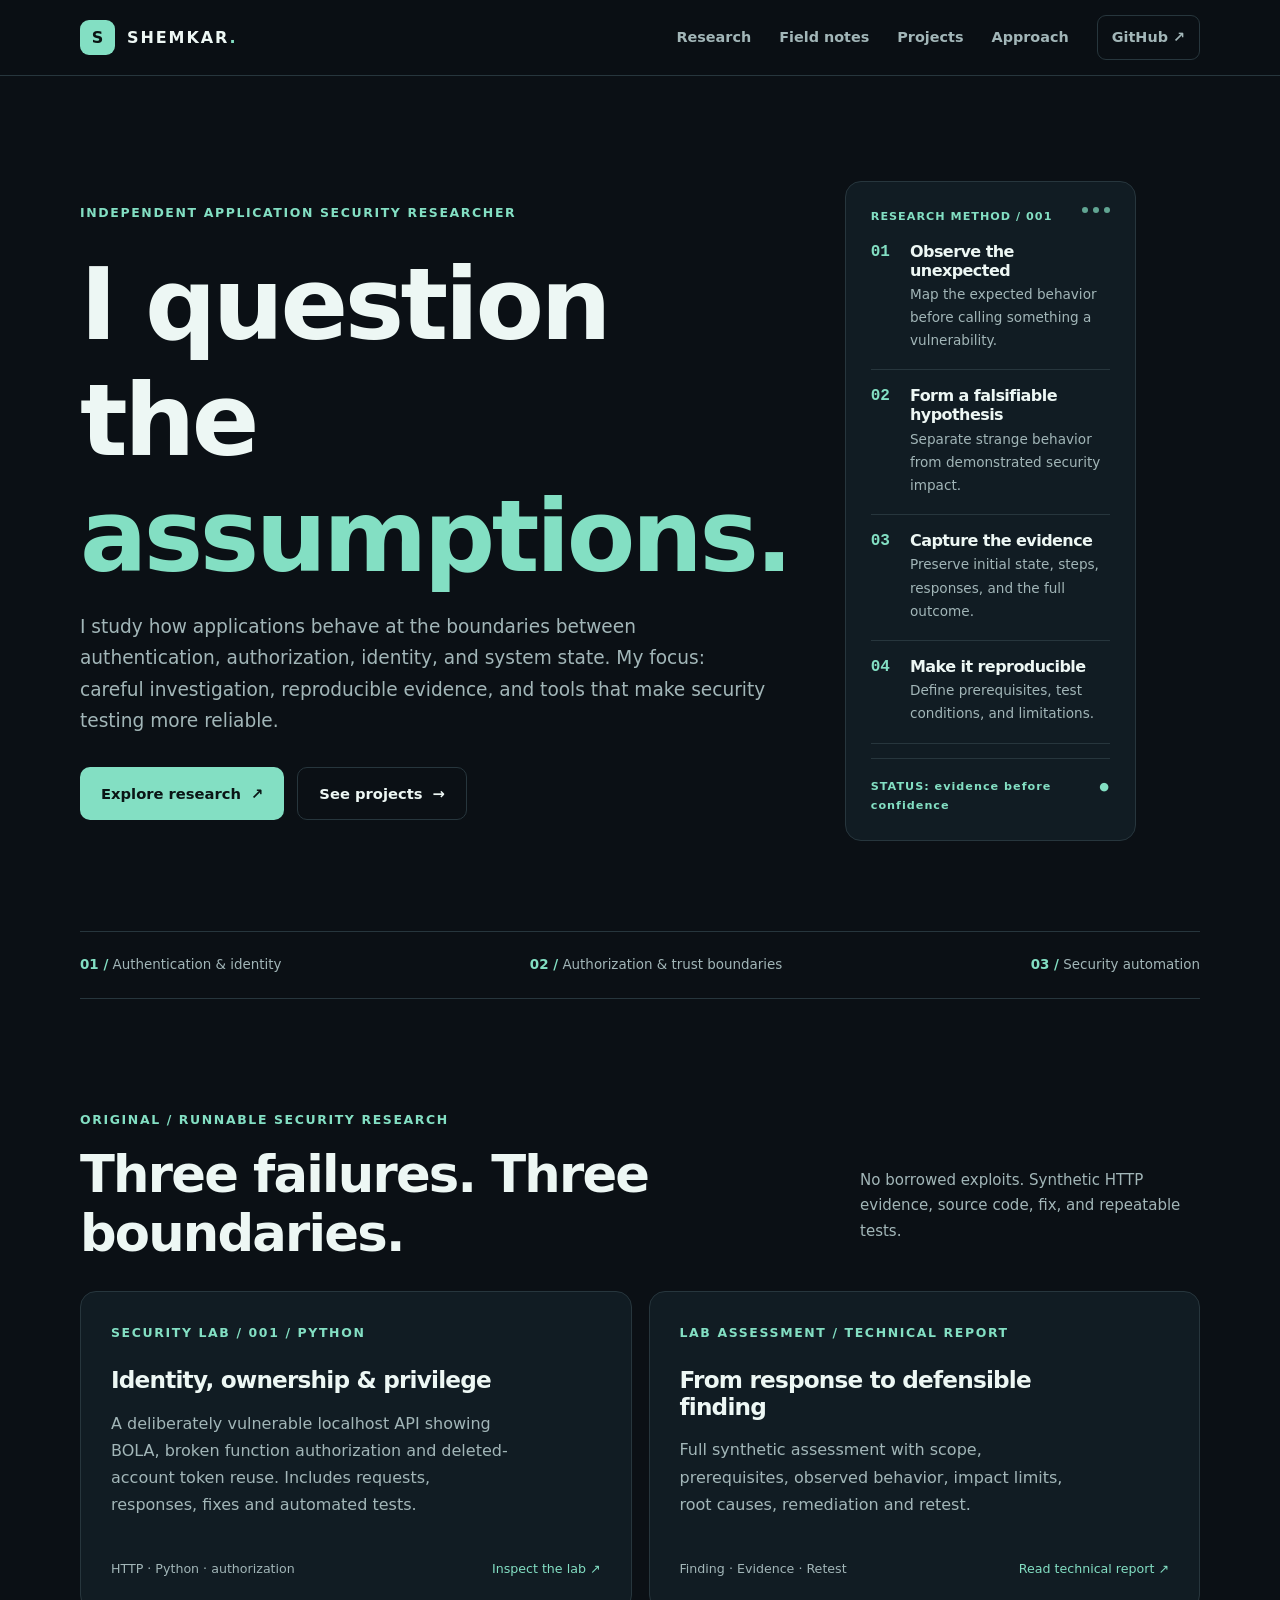
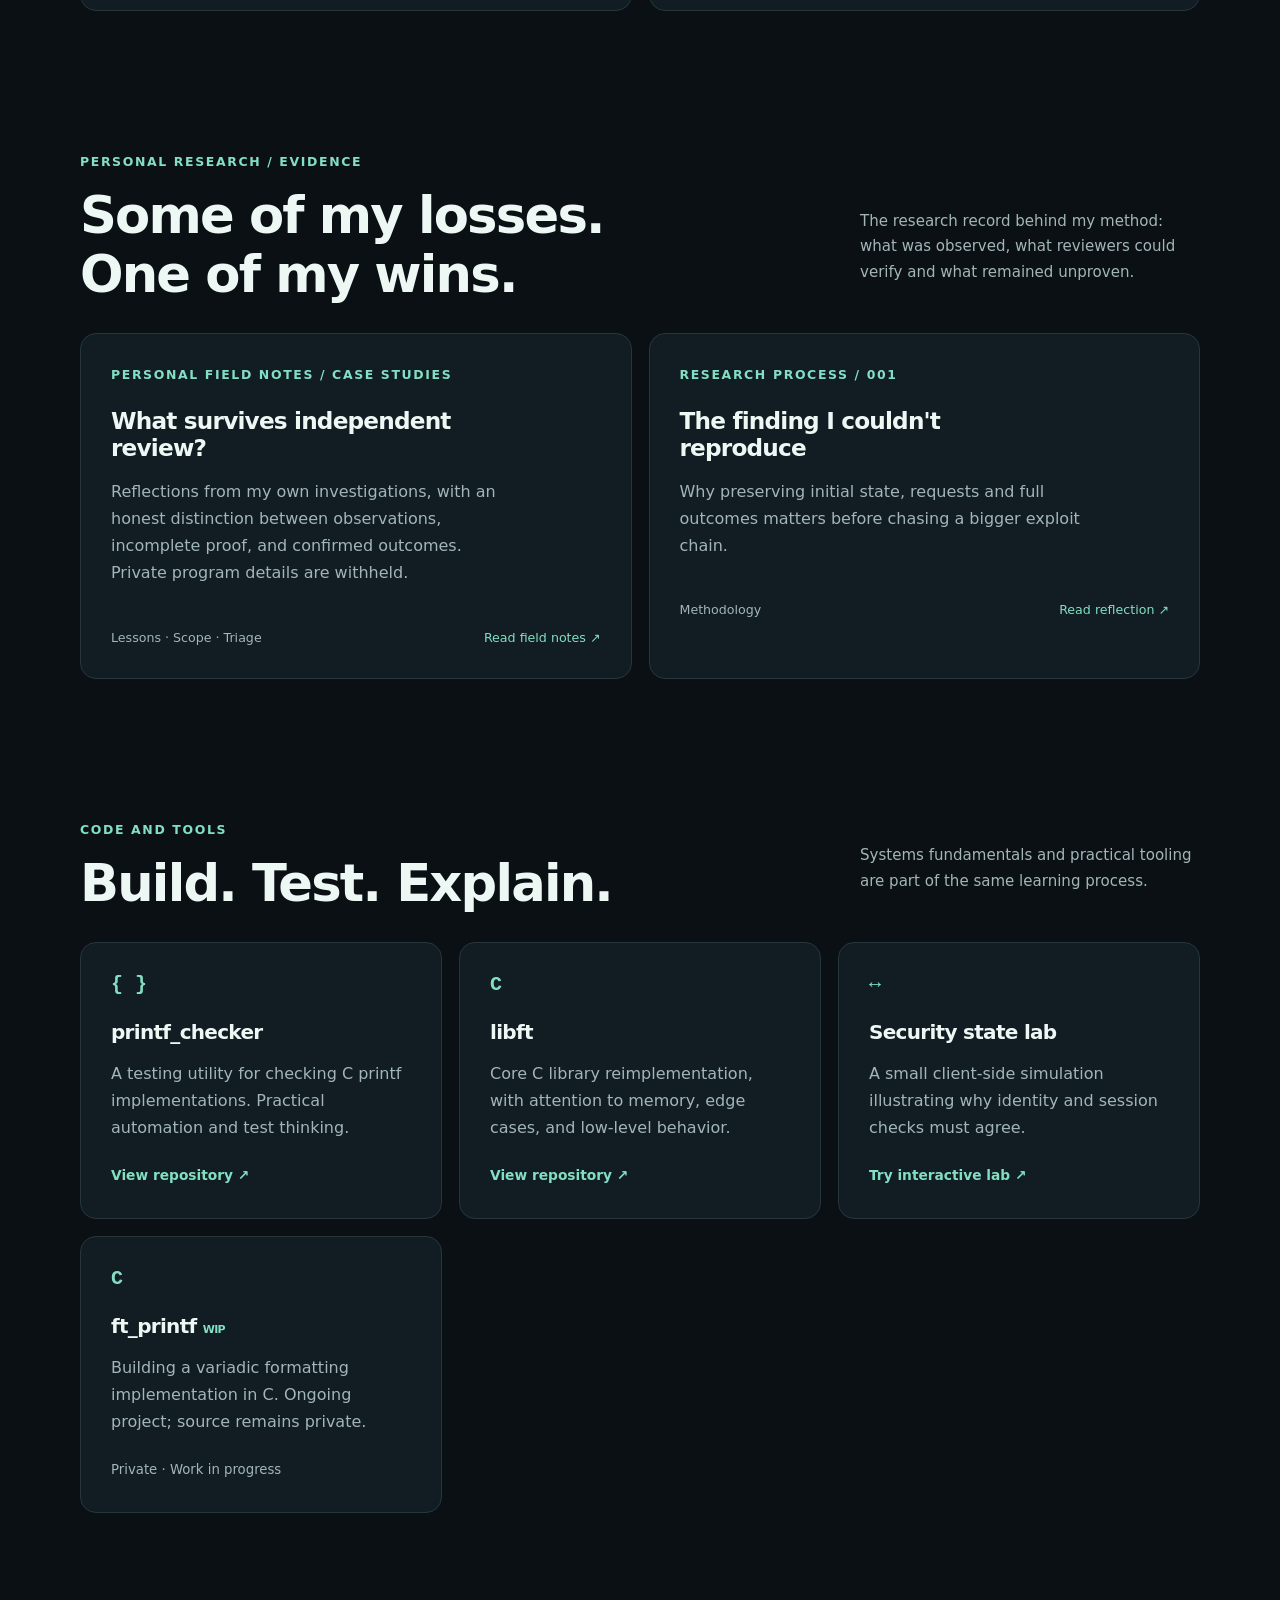
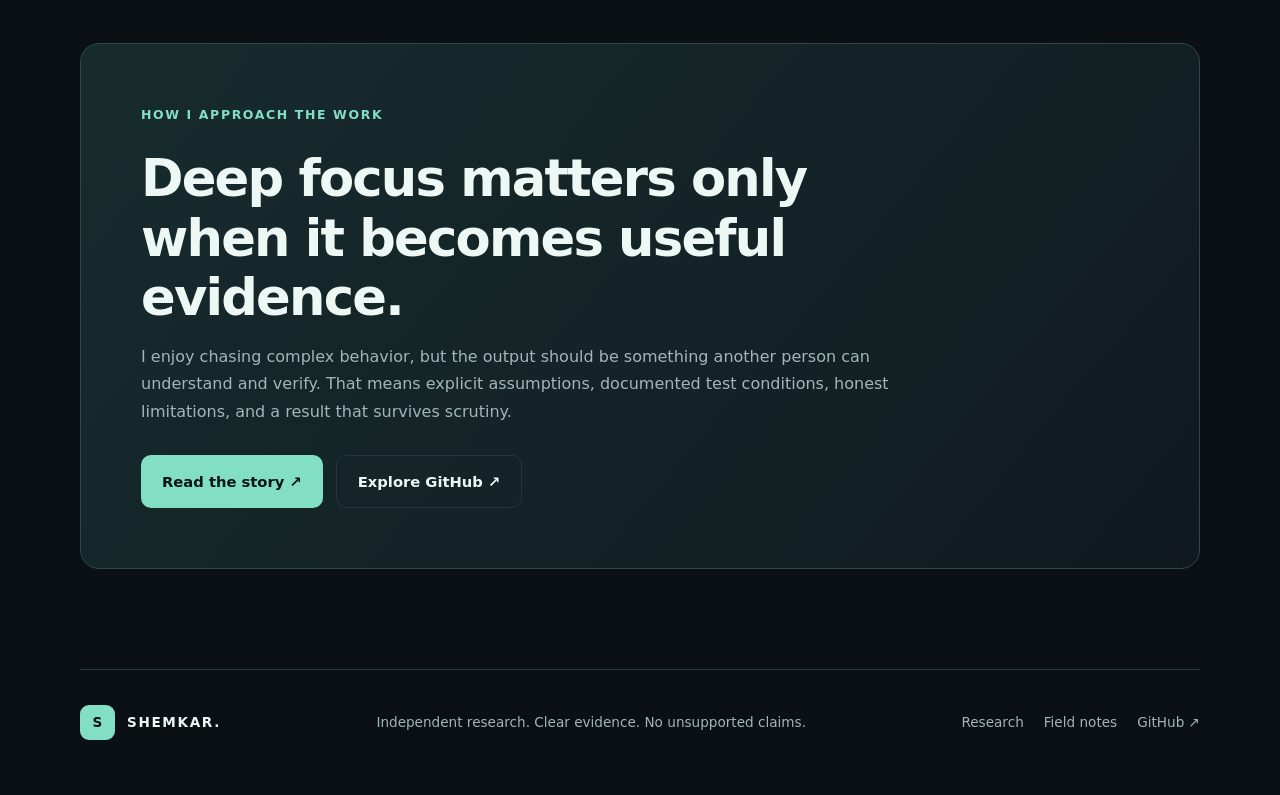
==== commit 15e166ef: "Feature personal field notes, original authorization evidence and WIP ft_printf on release homepage" ====
--- a/index.html
+++ b/index.html
@@ -1,8 +1,9 @@
 <!doctype html><html lang="en"><head><meta charset="utf-8"><meta name="viewport" content="width=device-width, initial-scale=1"><meta name="theme-color" content="#0b1015"><meta property="og:title" content="SHEMKAR | Application Security Research"><meta property="og:type" content="website"><meta property="og:description" content="Research on authentication, authorization, state transitions and security automation."><link rel="canonical" href="https://bossyassine78-ship-it.github.io/"><meta name="description" content="Shemkar: independent application security research, security automation, and systems programming. Evidence-led investigations into how systems behave."><title>SHEMKAR | Application Security Research</title><link rel="icon" type="image/svg+xml" href="assets/favicon.svg"><link rel="stylesheet" href="assets/style.css"><script defer src="assets/app.js"></script></head><body>
-<header class="site-header"><div class="wrap header-inner"><a class="brand" href="index.html" aria-label="Shemkar homepage"><span class="brand-mark">S</span><span>SHEMKAR<span style="color:var(--teal)">.</span></span></a><button class="menu-toggle" aria-label="Toggle navigation" aria-expanded="false" aria-controls="site-nav">Menu ☰</button><nav class="nav" id="site-nav" aria-label="Main navigation"><a href="#research">Research</a><a href="#public-research">Public reports</a><a href="#projects">Projects</a><a href="#approach">Approach</a><a class="nav-cta" href="https://github.com/bossyassine78-ship-it" target="_blank" rel="noopener noreferrer">GitHub ↗</a></nav></div></header>
+<header class="site-header"><div class="wrap header-inner"><a class="brand" href="index.html" aria-label="Shemkar homepage"><span class="brand-mark">S</span><span>SHEMKAR<span style="color:var(--teal)">.</span></span></a><button class="menu-toggle" aria-label="Toggle navigation" aria-expanded="false" aria-controls="site-nav">Menu ☰</button><nav class="nav" id="site-nav" aria-label="Main navigation"><a href="#research">Research</a><a href="#field-notes">Field notes</a><a href="#projects">Projects</a><a href="#approach">Approach</a><a class="nav-cta" href="https://github.com/bossyassine78-ship-it" target="_blank" rel="noopener noreferrer">GitHub ↗</a></nav></div></header>
 <main><section class="wrap hero"><div><div class="eyebrow">Independent application security researcher</div><h1>I question the <span>assumptions.</span></h1><p class="lede">I study how applications behave at the boundaries between authentication, authorization, identity, and system state. My focus: careful investigation, reproducible evidence, and tools that make security testing more reliable.</p><div class="actions"><a class="btn btn-primary" href="#research">Explore research <span aria-hidden="true">↗</span></a><a class="btn btn-secondary" href="#projects">See projects <span aria-hidden="true">→</span></a></div></div><div class="signal-card" aria-label="Research method overview"><div class="signal-top"><span>RESEARCH METHOD / 001</span><span class="dot-group" aria-hidden="true"><i></i><i></i><i></i></span></div><div class="signal-step"><div class="step-num">01</div><div><h3>Observe the unexpected</h3><p>Map the expected behavior before calling something a vulnerability.</p></div></div><div class="signal-step"><div class="step-num">02</div><div><h3>Form a falsifiable hypothesis</h3><p>Separate strange behavior from demonstrated security impact.</p></div></div><div class="signal-step"><div class="step-num">03</div><div><h3>Capture the evidence</h3><p>Preserve initial state, steps, responses, and the full outcome.</p></div></div><div class="signal-step"><div class="step-num">04</div><div><h3>Make it reproducible</h3><p>Define prerequisites, test conditions, and limitations.</p></div></div><div class="signal-bottom">STATUS: evidence before confidence <span aria-hidden="true">●</span></div></div></section>
 <div class="wrap"><div class="stats"><span><b>01 /</b> Authentication &amp; identity</span><span><b>02 /</b> Authorization &amp; trust boundaries</span><span><b>03 /</b> Security automation</span></div></div>
-<section class="wrap section" id="research"><div class="section-head"><div><div class="eyebrow">Selected writing</div><h2>Research notes, not trophies.</h2></div><p class="context">A record of what I investigated, how I reasoned, and what the evidence can actually support.</p></div><div class="grid-2"><a class="card" href="research/evidence-before-confidence.html"><div class="label">Research process · Field note 001</div><h3>The finding I couldn't reproduce</h3><p>What a missed proof of concept taught me about preserving evidence, changing environments, and reporting what I can prove.</p><div class="card-foot"><span>Research methodology</span><span>Read field note ↗</span></div></a><a class="card" href="labs/session-lifecycle.html"><div class="label subtle">Original educational lab · 001</div><h3>When a credential outlives its authority</h3><p>An interactive, fictional state-machine exercise about session invalidation and account lifecycle checks.</p><div class="card-foot"><span>Interactive demonstration</span><span>Open lab ↗</span></div></a></div></section>
-<section class="wrap section" id="public-research"><div class="section-head"><div><div class="eyebrow">Published research, independently analyzed</div><h2>Trust boundaries in the wild.</h2></div><p class="context">My own technical commentary on public HackerOne and Bugcrowd research. Every original discovery is credited and linked.</p></div><div class="grid-2"><a class="card" href="research/oauth-recovery-chain.html"><div class="label">Identity / workflow chaining</div><h3>When account recovery changes identity trust</h3><p>A public OAuth and recovery chain through identity, invitations and account identifiers.</p><div class="card-foot"><span>Bugcrowd · Public analysis</span><span>Read analysis ↗</span></div></a><a class="card" href="research/mfa-state-boundary.html"><div class="label">Authentication / session state</div><h3>A session is not completed authentication</h3><p>The difference between knowing a password and completing an MFA challenge.</p><div class="card-foot"><span>HackerOne · Public analysis</span><span>Read analysis ↗</span></div></a><a class="card" href="research/function-level-authorization.html"><div class="label">Authorization / role boundaries</div><h3>The endpoint the UI never showed you</h3><p>Why authenticated does not mean authorized to perform privileged actions.</p><div class="card-foot"><span>HackerOne · Public analysis</span><span>Read analysis ↗</span></div></a><a class="card" href="research/graphql-alt-entrypoint.html"><div class="label">GraphQL / access control</div><h3>One business operation, two security gates</h3><p>An alternate API channel must enforce the same permission checks.</p><div class="card-foot"><span>HackerOne · Public analysis</span><span>Read analysis ↗</span></div></a></div><p style="margin-top:22px;font-size:.87rem">These are <strong>analyses of others' published findings</strong>, not claims of independent discovery. Original reports remain linked in each article.</p></section><section class="wrap section" id="technical-labs"><div class="section-head"><div><div class="eyebrow">Original code and reproducible evidence</div><h2>Not just security commentary.</h2></div><p class="context">Explore a complete local API lab: raw HTTP requests, observable impact, vulnerable and fixed checks, and automated tests.</p></div><div class="grid-2"><a class="card" href="research/technical-authz-lab.html"><div class="label">ORIGINAL / AUTHORIZATION LAB / 001</div><h3>Three failures. Three trust boundaries.</h3><p>Deleted-account session reuse, BOLA across orders, and broken function-level authorization. Includes concrete HTTP requests, responses, root causes and security fixes.</p><div class="card-foot"><span>Python · HTTP · Security Regression</span><span>Inspect the PoC ↗</span></div></a><a class="card" href="labs/session-lifecycle.html"><div class="label">ORIGINAL / INTERACTIVE DEMO</div><h3>See the state machine break.</h3><p>Change session and account states in the browser. Compare token-only access decisions against state-aware authorization checks.</p><div class="card-foot"><span>Interactive · Offline</span><span>Try the lab ↗</span></div></a></div></section><section class="wrap section" id="projects"><div class="section-head"><div><div class="eyebrow">Code and tools</div><h2>Build. Test. Explain.</h2></div><p class="context">Systems fundamentals and practical tooling are part of the same learning process.</p></div><div class="project-grid"><div class="project"><div class="project-icon">{ }</div><h3>printf_checker</h3><p>A testing utility for checking C printf implementations. Practical automation and test thinking.</p><a href="https://github.com/bossyassine78-ship-it/printf_checker" target="_blank" rel="noopener noreferrer">View repository ↗</a></div><div class="project"><div class="project-icon">C</div><h3>libft</h3><p>Core C library reimplementation, with attention to memory, edge cases, and low-level behavior.</p><a href="https://github.com/bossyassine78-ship-it/libft" target="_blank" rel="noopener noreferrer">View repository ↗</a></div><div class="project"><div class="project-icon">↔</div><h3>Security state lab</h3><p>A small client-side simulation illustrating why identity and session checks must agree.</p><a href="labs/session-lifecycle.html">Try interactive lab ↗</a></div></div></section>
+<section class="wrap section" id="research"><div class="section-head"><div><div class="eyebrow">Original / runnable security research</div><h2>Three failures. Three boundaries.</h2></div><p class="context">No borrowed exploits. Synthetic HTTP evidence, source code, fix, and repeatable tests.</p></div><div class="grid-2"><a class="card" href="research/technical-authz-lab.html"><div class="label">SECURITY LAB / 001 / PYTHON</div><h3>Identity, ownership &amp; privilege</h3><p>A deliberately vulnerable localhost API showing BOLA, broken function authorization and deleted-account token reuse. Includes requests, responses, fixes and automated tests.</p><div class="card-foot"><span>HTTP · Python · authorization</span><span>Inspect the lab ↗</span></div></a><a class="card" href="research/sample-api-assessment.html"><div class="label">LAB ASSESSMENT / TECHNICAL REPORT</div><h3>From response to defensible finding</h3><p>Full synthetic assessment with scope, prerequisites, observed behavior, impact limits, root causes, remediation and retest.</p><div class="card-foot"><span>Finding · Evidence · Retest</span><span>Read technical report ↗</span></div></a></div></section>
+<section class="wrap section" id="field-notes"><div class="section-head"><div><div class="eyebrow">Personal research / evidence</div><h2>Some of my losses.<br>One of my wins.</h2></div><p class="context">The research record behind my method: what was observed, what reviewers could verify and what remained unproven.</p></div><div class="grid-2"><a class="card" href="research/some-of-my-losses-one-win.html"><div class="label">PERSONAL FIELD NOTES / CASE STUDIES</div><h3>What survives independent review?</h3><p>Reflections from my own investigations, with an honest distinction between observations, incomplete proof, and confirmed outcomes. Private program details are withheld.</p><div class="card-foot"><span>Lessons · Scope · Triage</span><span>Read field notes ↗</span></div></a><a class="card" href="research/evidence-before-confidence.html"><div class="label">RESEARCH PROCESS / 001</div><h3>The finding I couldn't reproduce</h3><p>Why preserving initial state, requests and full outcomes matters before chasing a bigger exploit chain.</p><div class="card-foot"><span>Methodology</span><span>Read reflection ↗</span></div></a></div></section>
+<section class="wrap section" id="projects"><div class="section-head"><div><div class="eyebrow">Code and tools</div><h2>Build. Test. Explain.</h2></div><p class="context">Systems fundamentals and practical tooling are part of the same learning process.</p></div><div class="project-grid"><div class="project"><div class="project-icon">{ }</div><h3>printf_checker</h3><p>A testing utility for checking C printf implementations. Practical automation and test thinking.</p><a href="https://github.com/bossyassine78-ship-it/printf_checker" target="_blank" rel="noopener noreferrer">View repository ↗</a></div><div class="project"><div class="project-icon">C</div><h3>libft</h3><p>Core C library reimplementation, with attention to memory, edge cases, and low-level behavior.</p><a href="https://github.com/bossyassine78-ship-it/libft" target="_blank" rel="noopener noreferrer">View repository ↗</a></div><div class="project"><div class="project-icon">↔</div><h3>Security state lab</h3><p>A small client-side simulation illustrating why identity and session checks must agree.</p><a href="labs/session-lifecycle.html">Try interactive lab ↗</a></div><div class="project"><div class="project-icon">C</div><h3>ft_printf <small style="color:var(--teal);font-size:.55em">WIP</small></h3><p>Building a variadic formatting implementation in C. Ongoing project; source remains private.</p><span style="font-size:.83rem;color:var(--muted)">Private · Work in progress</span></div></div></section>
 <section class="wrap" id="approach"><div class="statement"><div class="eyebrow">How I approach the work</div><h2>Deep focus matters only when it becomes useful evidence.</h2><p>I enjoy chasing complex behavior, but the output should be something another person can understand and verify. That means explicit assumptions, documented test conditions, honest limitations, and a result that survives scrutiny.</p><div class="actions"><a class="btn btn-primary" href="research/evidence-before-confidence.html">Read the story ↗</a><a class="btn btn-secondary" href="https://github.com/bossyassine78-ship-it" target="_blank" rel="noopener noreferrer">Explore GitHub ↗</a></div></div></section></main>
-<footer class="wrap footer"><a class="brand" href="index.html"><span class="brand-mark">S</span><span>SHEMKAR.</span></a><p>Independent research. Clear evidence. No unsupported claims.</p><div class="footer-links"><a href="research/evidence-before-confidence.html">Research</a><a href="labs/session-lifecycle.html">Lab</a><a href="https://github.com/bossyassine78-ship-it" target="_blank" rel="noopener noreferrer">GitHub ↗</a></div></footer></body></html>+<footer class="wrap footer"><a class="brand" href="index.html"><span class="brand-mark">S</span><span>SHEMKAR.</span></a><p>Independent research. Clear evidence. No unsupported claims.</p><div class="footer-links"><a href="#research">Research</a><a href="#field-notes">Field notes</a><a href="https://github.com/bossyassine78-ship-it" target="_blank" rel="noopener noreferrer">GitHub ↗</a></div></footer></body></html>
